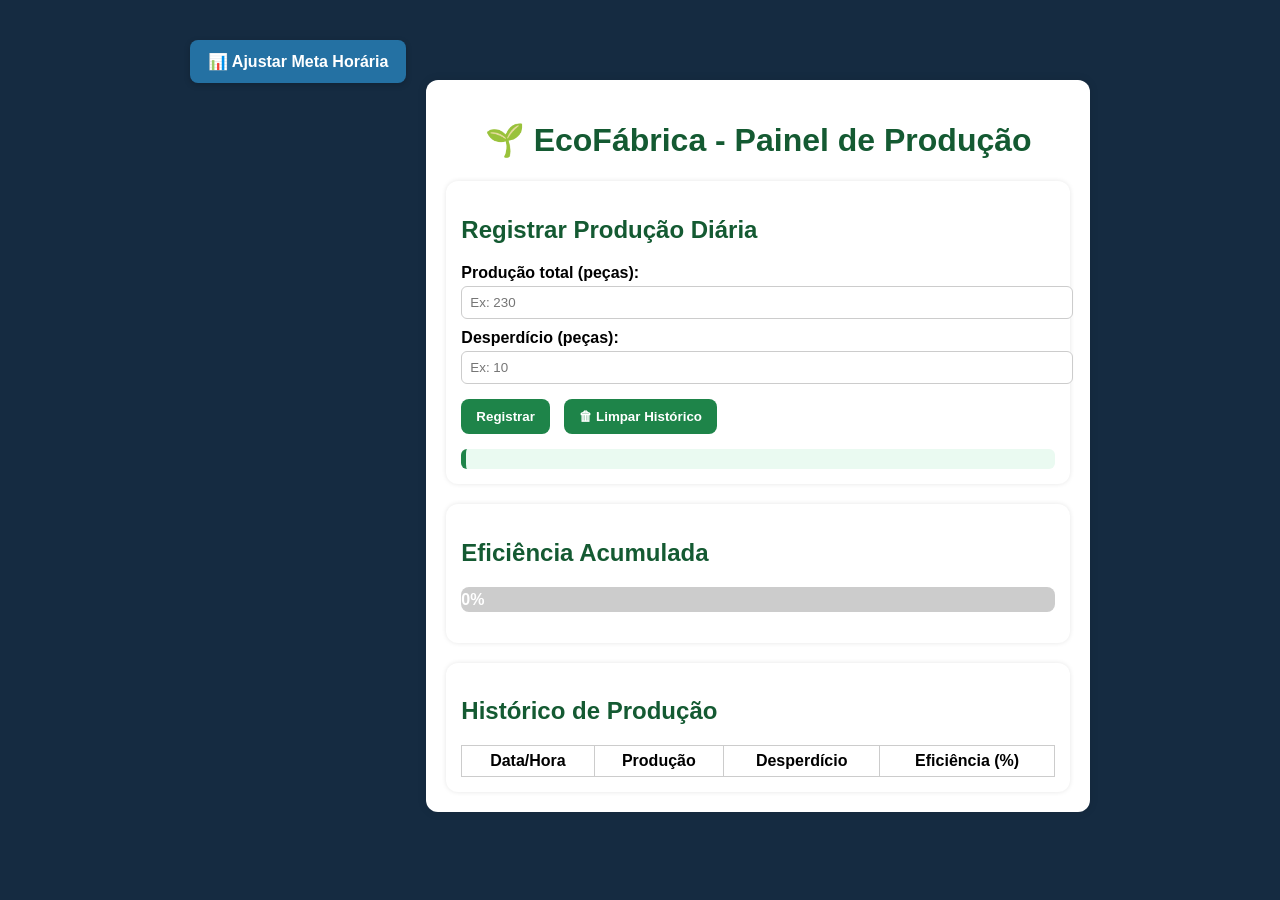
==== index.html @ 5db7d689 "Projeto SmarthFactory Este é um projeto de uma página destinada à gestores de manufatura, esta págin" ====
<!DOCTYPE html>
<html lang="pt-BR">
<head>
  <meta charset="UTF-8">
  <meta name="viewport" content="width=device-width, initial-scale=1.0">
  <title>EcoFábrica - Painel Principal</title>
  <link rel="stylesheet" href="style.css">
</head>
<body>

  <div class="painel-com-botao">
    <!-- Botão à esquerda do painel -->
    <a href="ajuste-meta.html" class="botao-lateral">📊 Ajustar Meta Horária</a>

    <!-- Div principal do EcoFábrica -->
    <div class="container">
      <h1>🌱 EcoFábrica - Painel de Produção</h1>

      <section class="card">
        <h2>Registrar Produção Diária</h2>
        <label for="producao">Produção total (peças):</label>
        <input type="number" id="producao" placeholder="Ex: 230">

        <label for="desperdicio">Desperdício (peças):</label>
        <input type="number" id="desperdicio" placeholder="Ex: 10">

        <button id="btnRegistrar">Registrar</button>
        <button id="btnLimpar">🗑 Limpar Histórico</button>

        <div id="resultado" class="result"></div>
      </section>

      <section class="card">
        <h2>Eficiência Acumulada</h2>
        <div class="barra-container">
          <div id="barraProgresso" class="barra">0%</div>
        </div>
        <p id="estatisticas"></p>
      </section>

      <section class="card">
        <h2>Histórico de Produção</h2>
        <table id="tabelaRegistros">
          <thead>
            <tr>
              <th>Data/Hora</th>
              <th>Produção</th>
              <th>Desperdício</th>
              <th>Eficiência (%)</th>
            </tr>
          </thead>
          <tbody></tbody>
        </table>
      </section>
    </div>
  </div>

  <script src="script.js"></script>
</body>
</html>
---- style.css ----
body {
  font-family: Arial, sans-serif;
  background: #f4f6f7;
  margin: 0;
  padding: 0;
  background-color: #152b41;
}

.container {
  max-width: 700px;
  margin: 40px auto;
  background: white;
  padding: 20px;
  border-radius: 12px;
  box-shadow: 0 0 10px rgba(0,0,0,0.1);
}

h1, h2 { color: #145a32; }
h1 { text-align: center; }

label { display: block; margin-top: 10px; font-weight: bold; }
input { width: 100%; padding: 8px; margin-top: 4px; border: 1px solid #ccc; border-radius: 6px; }

button {
  margin-top: 15px; margin-right: 10px;
  background-color: #1e8449; color: white;
  border: none; padding: 10px 15px;
  border-radius: 8px; font-weight: bold; cursor: pointer;
}
button:hover { background-color: #27ae60; }

.botao-secundario {
  display: inline-block; background-color: #2471a3;
  color: white; text-decoration: none;
  padding: 10px 15px; border-radius: 8px;
  margin-bottom: 20px; font-weight: bold; transition: 0.3s;
}
.botao-secundario:hover { background-color: #2980b9; }

.card {
  background: #fff; border-radius: 12px;
  padding: 15px; margin-top: 20px;
  box-shadow: 0 0 5px rgba(0,0,0,0.1);
}

.result {
  margin-top: 15px; background: #eafaf1;
  padding: 10px; border-radius: 6px;
  border-left: 5px solid #1e8449; color: #145a32;
  font-size: 16px;
}

table { width: 100%; border-collapse: collapse; margin-top: 10px; }
table, th, td { border: 1px solid #ccc; }
th, td { padding: 6px; text-align: center; }

.barra-container {
  width: 100%; background: #ccc;
  border-radius: 8px; overflow: hidden; margin-top: 10px;
  height: 25px;
}
.barra {
  height: 100%; width: 0%; background: #1e8449;
  text-align: center; color: white; line-height: 25px; font-weight: bold;
}

/* Botão externo à esquerda */
.botao-externo {
  position: fixed;   /* Fica sempre visível ao rolar a página */
  left: 20px;
  top: 20px;
  background-color: #2471a3;
  color: white;
  text-decoration: none;
  padding: 12px 18px;
  border-radius: 8px;
  font-weight: bold;
  box-shadow: 0 2px 6px rgba(0,0,0,0.2);
  transition: 0.3s;
  z-index: 1000;
}

.botao-externo:hover {
  background-color: #2980b9;
}


/* Flex container que envolve botão + painel */
.painel-com-botao {
  display: flex;
  align-items: flex-start; /* Alinha topo da div com botão */
  gap: 20px; /* Espaçamento entre botão e painel */
  justify-content: flex-start;
  margin: 40px auto;
  max-width: 900px; /* Largura total do conjunto */
}

/* Container principal com painel e gráfico lado a lado */
.painel-com-grafico {
  display: flex;
  align-items: flex-start; /* Alinha topo da div com gráfico */
  gap: 20px; /* Espaço entre painel e gráfico */
  justify-content: flex-start;
  max-width: 1100px;
  margin: 40px auto;
}

/* Flex container que envolve botão + painel */
.painel-com-botao {
  display: flex;
  align-items: flex-start; /* Alinha topo da div com botão */
  gap: 20px; /* Espaçamento entre botão e painel */
  justify-content: flex-start;
  margin: 40px auto;
  max-width: 900px; /* Largura total do conjunto */
}

/* Botão lateral */
.botao-lateral {
  display: inline-block;
  background-color: #2471a3;
  color: white;
  text-decoration: none;
  padding: 12px 18px;
  border-radius: 8px;
  font-weight: bold;
  box-shadow: 0 2px 6px rgba(0,0,0,0.2);
  transition: 0.3s;
  align-self: flex-start; /* Garante alinhamento com topo da div */
}

.botao-lateral:hover {
  background-color: #2980b9;
}

/* Ajuste da div container para flexbox */
.container {
  flex: 1; /* Preenche o espaço restante */
}
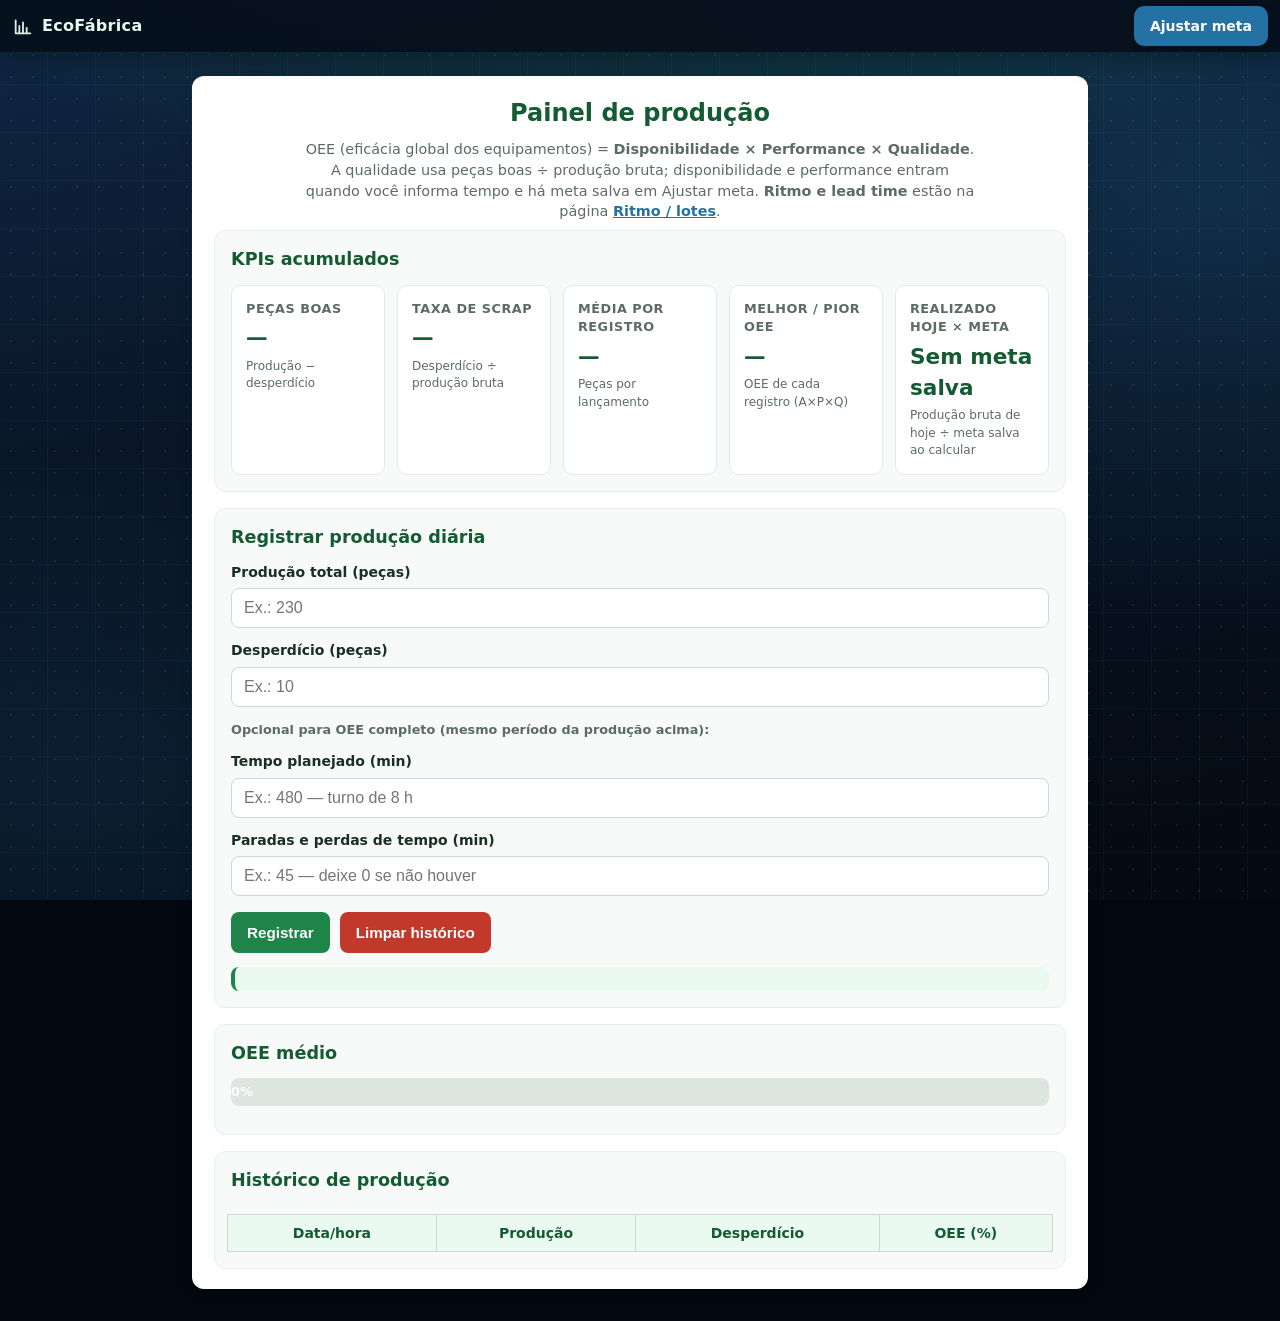
==== commit 2cacf398: "Adicionando melhorias no layout, adicionando KPI de throughput e responsividade na página" ====
--- a/index.html
+++ b/index.html
@@ -8,53 +8,111 @@
 </head>
 <body>
 
+  <header class="top-bar">
+    <div class="top-bar__inner">
+      <span class="top-bar__brand">
+        <svg class="top-bar__brand-icon" xmlns="http://www.w3.org/2000/svg" width="22" height="22" viewBox="0 0 24 24" fill="none" stroke="currentColor" stroke-width="2" stroke-linecap="round" stroke-linejoin="round" aria-hidden="true" focusable="false">
+          <path d="M4 20V6M4 20h16"/>
+          <path d="M8 20V12"/>
+          <path d="M12 20V8"/>
+          <path d="M16 20v-6"/>
+        </svg>
+        EcoFábrica
+      </span>
+      <a href="ajuste-meta.html" class="top-bar__meta" title="Ajustar meta horária">Ajustar meta</a>
+    </div>
+  </header>
+
   <div class="painel-com-botao">
-    <!-- Botão à esquerda do painel -->
-    <a href="ajuste-meta.html" class="botao-lateral">📊 Ajustar Meta Horária</a>
+    <div class="container">
+      <h1 class="page-title">Painel de produção</h1>
+      <p class="page-lead">
+        OEE (eficácia global dos equipamentos) = <strong>Disponibilidade × Performance × Qualidade</strong>.
+        A qualidade usa peças boas ÷ produção bruta; disponibilidade e performance entram quando você informa tempo e há meta salva em Ajustar meta.
+        <strong>Ritmo e lead time</strong> estão na página <a href="throughput.html">Ritmo / lotes</a>.
+      </p>
 
-    <!-- Div principal do EcoFábrica -->
-    <div class="container">
-      <h1>🌱 EcoFábrica - Painel de Produção</h1>
-
-      <section class="card">
-        <h2>Registrar Produção Diária</h2>
-        <label for="producao">Produção total (peças):</label>
-        <input type="number" id="producao" placeholder="Ex: 230">
-
-        <label for="desperdicio">Desperdício (peças):</label>
-        <input type="number" id="desperdicio" placeholder="Ex: 10">
-
-        <button id="btnRegistrar">Registrar</button>
-        <button id="btnLimpar">🗑 Limpar Histórico</button>
-
-        <div id="resultado" class="result"></div>
+      <section class="card kpi-grid" aria-label="Indicadores">
+        <h2 class="kpi-grid__heading">KPIs acumulados</h2>
+        <div class="kpi-cards">
+          <article class="kpi-card">
+            <span class="kpi-card__label">Peças boas</span>
+            <strong id="kpiPecasBoas" class="kpi-card__value">—</strong>
+            <span class="kpi-card__hint">Produção − desperdício</span>
+          </article>
+          <article class="kpi-card">
+            <span class="kpi-card__label">Taxa de scrap</span>
+            <strong id="kpiScrap" class="kpi-card__value">—</strong>
+            <span class="kpi-card__hint">Desperdício ÷ produção bruta</span>
+          </article>
+          <article class="kpi-card">
+            <span class="kpi-card__label">Média por registro</span>
+            <strong id="kpiMediaRegistro" class="kpi-card__value">—</strong>
+            <span class="kpi-card__hint">Peças por lançamento</span>
+          </article>
+          <article class="kpi-card">
+            <span class="kpi-card__label">Melhor / pior OEE</span>
+            <strong id="kpiMinMax" class="kpi-card__value">—</strong>
+            <span class="kpi-card__hint">OEE de cada registro (A×P×Q)</span>
+          </article>
+          <article class="kpi-card">
+            <span class="kpi-card__label">Realizado hoje × meta</span>
+            <strong id="kpiMetaVs" class="kpi-card__value">—</strong>
+            <span class="kpi-card__hint">Produção bruta de hoje ÷ meta salva ao calcular</span>
+          </article>
+        </div>
       </section>
 
       <section class="card">
-        <h2>Eficiência Acumulada</h2>
+        <h2>Registrar produção diária</h2>
+        <label for="producao">Produção total (peças)</label>
+        <input type="number" id="producao" min="1" step="1" inputmode="numeric" placeholder="Ex.: 230" required>
+
+        <label for="desperdicio">Desperdício (peças)</label>
+        <input type="number" id="desperdicio" min="0" step="1" inputmode="numeric" placeholder="Ex.: 10" required>
+
+        <p class="form-hint">Opcional para OEE completo (mesmo período da produção acima):</p>
+        <label for="tempoPlanej">Tempo planejado (min)</label>
+        <input type="number" id="tempoPlanej" min="0" step="1" inputmode="numeric" placeholder="Ex.: 480 — turno de 8 h">
+
+        <label for="paradas">Paradas e perdas de tempo (min)</label>
+        <input type="number" id="paradas" min="0" step="1" inputmode="numeric" placeholder="Ex.: 45 — deixe 0 se não houver">
+
+        <div class="actions">
+          <button type="button" id="btnRegistrar">Registrar</button>
+          <button type="button" id="btnLimpar" class="btn-danger">Limpar histórico</button>
+        </div>
+
+        <div id="resultado" class="result" role="status" aria-live="polite"></div>
+      </section>
+
+      <section class="card">
+        <h2>OEE médio</h2>
         <div class="barra-container">
           <div id="barraProgresso" class="barra">0%</div>
         </div>
-        <p id="estatisticas"></p>
+        <p id="estatisticas" class="estatisticas-texto"></p>
       </section>
 
-      <section class="card">
-        <h2>Histórico de Produção</h2>
-        <table id="tabelaRegistros">
-          <thead>
-            <tr>
-              <th>Data/Hora</th>
-              <th>Produção</th>
-              <th>Desperdício</th>
-              <th>Eficiência (%)</th>
-            </tr>
-          </thead>
-          <tbody></tbody>
-        </table>
+      <section class="card card--table">
+        <h2>Histórico de produção</h2>
+        <div class="table-wrap">
+          <table id="tabelaRegistros">
+            <thead>
+              <tr>
+                <th>Data/hora</th>
+                <th>Produção</th>
+                <th>Desperdício</th>
+                <th>OEE (%)</th>
+              </tr>
+            </thead>
+            <tbody></tbody>
+          </table>
+        </div>
       </section>
     </div>
   </div>
 
   <script src="script.js"></script>
 </body>
-</html>+</html>
--- a/style.css
+++ b/style.css
@@ -1,139 +1,461 @@
+/* Mobile first */
+*,
+*::before,
+*::after {
+  box-sizing: border-box;
+}
+
+:root {
+  --bg-page: #0a1628;
+  --bg-card: #ffffff;
+  --text: #1a2f23;
+  --muted: #5c6c63;
+  --primary: #1e8449;
+  --primary-hover: #27ae60;
+  --accent: #2471a3;
+  --accent-hover: #2980b9;
+  --danger: #c0392b;
+  --danger-hover: #e74c3c;
+  --radius: 12px;
+  --shadow: 0 4px 14px rgba(0, 0, 0, 0.08);
+  --header-h: 52px;
+}
+
+html {
+  -webkit-text-size-adjust: 100%;
+}
+
 body {
-  font-family: Arial, sans-serif;
-  background: #f4f6f7;
+  font-family: system-ui, -apple-system, "Segoe UI", Roboto, Arial, sans-serif;
   margin: 0;
   padding: 0;
-  background-color: #152b41;
-}
-
-.container {
-  max-width: 700px;
-  margin: 40px auto;
-  background: white;
-  padding: 20px;
-  border-radius: 12px;
-  box-shadow: 0 0 10px rgba(0,0,0,0.1);
-}
-
-h1, h2 { color: #145a32; }
-h1 { text-align: center; }
-
-label { display: block; margin-top: 10px; font-weight: bold; }
-input { width: 100%; padding: 8px; margin-top: 4px; border: 1px solid #ccc; border-radius: 6px; }
-
-button {
-  margin-top: 15px; margin-right: 10px;
-  background-color: #1e8449; color: white;
-  border: none; padding: 10px 15px;
-  border-radius: 8px; font-weight: bold; cursor: pointer;
-}
-button:hover { background-color: #27ae60; }
-
-.botao-secundario {
-  display: inline-block; background-color: #2471a3;
-  color: white; text-decoration: none;
-  padding: 10px 15px; border-radius: 8px;
-  margin-bottom: 20px; font-weight: bold; transition: 0.3s;
-}
-.botao-secundario:hover { background-color: #2980b9; }
-
-.card {
-  background: #fff; border-radius: 12px;
-  padding: 15px; margin-top: 20px;
-  box-shadow: 0 0 5px rgba(0,0,0,0.1);
-}
-
-.result {
-  margin-top: 15px; background: #eafaf1;
-  padding: 10px; border-radius: 6px;
-  border-left: 5px solid #1e8449; color: #145a32;
-  font-size: 16px;
-}
-
-table { width: 100%; border-collapse: collapse; margin-top: 10px; }
-table, th, td { border: 1px solid #ccc; }
-th, td { padding: 6px; text-align: center; }
-
-.barra-container {
-  width: 100%; background: #ccc;
-  border-radius: 8px; overflow: hidden; margin-top: 10px;
-  height: 25px;
-}
-.barra {
-  height: 100%; width: 0%; background: #1e8449;
-  text-align: center; color: white; line-height: 25px; font-weight: bold;
-}
-
-/* Botão externo à esquerda */
-.botao-externo {
-  position: fixed;   /* Fica sempre visível ao rolar a página */
-  left: 20px;
-  top: 20px;
-  background-color: #2471a3;
-  color: white;
+  padding-top: var(--header-h);
+  min-height: 100vh;
+  color: var(--text);
+  line-height: 1.45;
+  background-color: #030810;
+  /* Camadas: pontos → grade → glows → base (tom industrial / painel digital) */
+  background-image:
+    radial-gradient(circle, rgba(160, 230, 255, 0.09) 1px, transparent 1px),
+    repeating-linear-gradient(
+      0deg,
+      transparent,
+      transparent 47px,
+      rgba(56, 189, 248, 0.05) 47px,
+      rgba(56, 189, 248, 0.05) 48px
+    ),
+    repeating-linear-gradient(
+      90deg,
+      transparent,
+      transparent 47px,
+      rgba(56, 189, 248, 0.05) 47px,
+      rgba(56, 189, 248, 0.05) 48px
+    ),
+    radial-gradient(ellipse 115% 58% at 50% -8%, rgba(30, 132, 73, 0.28), transparent 52%),
+    radial-gradient(ellipse 52% 48% at 96% 22%, rgba(36, 113, 163, 0.26), transparent),
+    radial-gradient(ellipse 42% 38% at 6% 88%, rgba(36, 113, 163, 0.14), transparent),
+    linear-gradient(168deg, #0f2744 0%, var(--bg-page) 40%, #040a12 100%);
+  background-size:
+    22px 22px,
+    100% 100%,
+    100% 100%,
+    100% 100%,
+    100% 100%,
+    100% 100%,
+    100% 100%;
+  background-attachment: scroll;
+}
+
+@media (prefers-reduced-motion: no-preference) and (min-width: 768px) {
+  body {
+    background-attachment: fixed;
+  }
+}
+
+/* Cabeçalho + menu mobile */
+.top-bar {
+  position: fixed;
+  top: 0;
+  left: 0;
+  right: 0;
+  z-index: 1000;
+  background: rgba(6, 14, 26, 0.88);
+  border-bottom: 1px solid rgba(56, 189, 248, 0.12);
+  box-shadow: 0 4px 24px rgba(0, 0, 0, 0.35);
+  backdrop-filter: blur(12px);
+}
+
+.top-bar__inner {
+  display: flex;
+  align-items: center;
+  justify-content: space-between;
+  gap: 12px;
+  min-height: var(--header-h);
+  padding: 0 12px;
+}
+
+.top-bar__brand {
+  display: inline-flex;
+  align-items: center;
+  gap: 8px;
+  font-weight: 700;
+  color: #eafaf1;
+  letter-spacing: 0.02em;
+  min-width: 0;
+}
+
+.top-bar__brand-icon {
+  flex-shrink: 0;
+  opacity: 0.95;
+}
+
+.top-bar__meta {
+  flex-shrink: 0;
+  padding: 8px 12px;
+  border-radius: 10px;
+  background: var(--accent);
+  color: #fff;
   text-decoration: none;
-  padding: 12px 18px;
-  border-radius: 8px;
-  font-weight: bold;
-  box-shadow: 0 2px 6px rgba(0,0,0,0.2);
-  transition: 0.3s;
-  z-index: 1000;
-}
-
-.botao-externo:hover {
-  background-color: #2980b9;
-}
-
-
-/* Flex container que envolve botão + painel */
+  font-weight: 600;
+  font-size: 0.8125rem;
+  white-space: nowrap;
+  transition: background 0.2s;
+  box-shadow: 0 2px 8px rgba(0, 0, 0, 0.12);
+}
+
+.top-bar__meta:hover {
+  background: var(--accent-hover);
+  color: #fff;
+}
+
+.top-bar__actions {
+  display: flex;
+  align-items: center;
+  flex-wrap: wrap;
+  justify-content: flex-end;
+  gap: 8px;
+  flex-shrink: 0;
+}
+
+/* Painel + container */
 .painel-com-botao {
   display: flex;
-  align-items: flex-start; /* Alinha topo da div com botão */
-  gap: 20px; /* Espaçamento entre botão e painel */
-  justify-content: flex-start;
-  margin: 40px auto;
-  max-width: 900px; /* Largura total do conjunto */
-}
-
-/* Container principal com painel e gráfico lado a lado */
-.painel-com-grafico {
+  flex-direction: column;
+  align-items: stretch;
+  gap: 16px;
+  margin: 16px auto 32px;
+  padding: 0 12px;
+  max-width: 720px;
+}
+
+.container {
+  width: 100%;
+  background: var(--bg-card);
+  padding: 16px;
+  border-radius: var(--radius);
+  box-shadow: var(--shadow);
+}
+
+.page-title {
+  margin: 0 0 8px;
+  color: #145a32;
+  font-size: 1.35rem;
+  text-align: center;
+}
+
+.page-lead {
+  margin: 0 0 8px;
+  color: var(--muted);
+  font-size: 0.9rem;
+  text-align: center;
+  max-width: 42rem;
+  margin-left: auto;
+  margin-right: auto;
+}
+
+.page-lead a {
+  color: var(--accent);
+  font-weight: 600;
+}
+
+.form-hint {
+  margin: 14px 0 6px;
+  font-size: 0.8rem;
+  font-weight: 600;
+  color: var(--muted);
+}
+
+h2 {
+  margin: 0 0 12px;
+  color: #145a32;
+  font-size: 1.1rem;
+}
+
+label {
+  display: block;
+  margin-top: 12px;
+  font-weight: 600;
+  font-size: 0.875rem;
+}
+
+input {
+  width: 100%;
+  max-width: 100%;
+  padding: 10px 12px;
+  margin-top: 6px;
+  border: 1px solid #cfd8d3;
+  border-radius: 8px;
+  font-size: 1rem;
+}
+
+input:focus {
+  outline: 2px solid var(--primary);
+  outline-offset: 1px;
+}
+
+.actions {
   display: flex;
-  align-items: flex-start; /* Alinha topo da div com gráfico */
-  gap: 20px; /* Espaço entre painel e gráfico */
-  justify-content: flex-start;
-  max-width: 1100px;
-  margin: 40px auto;
-}
-
-/* Flex container que envolve botão + painel */
-.painel-com-botao {
+  flex-wrap: wrap;
+  gap: 10px;
+  margin-top: 16px;
+}
+
+button {
+  flex: 1 1 auto;
+  min-width: 140px;
+  margin: 0;
+  background-color: var(--primary);
+  color: #fff;
+  border: none;
+  padding: 12px 16px;
+  border-radius: 8px;
+  font-weight: 600;
+  font-size: 0.95rem;
+  cursor: pointer;
+  transition: background 0.2s;
+}
+
+button:hover {
+  background-color: var(--primary-hover);
+}
+
+.btn-danger {
+  background-color: var(--danger);
+}
+
+.btn-danger:hover {
+  background-color: var(--danger-hover);
+}
+
+.card {
+  background: #f8faf9;
+  border-radius: var(--radius);
+  padding: 16px;
+  margin-top: 16px;
+  border: 1px solid #e8eeea;
+}
+
+.card:first-of-type {
+  margin-top: 0;
+}
+
+.kpi-grid__heading {
+  margin-bottom: 12px;
+}
+
+.kpi-cards {
+  display: grid;
+  grid-template-columns: 1fr;
+  gap: 12px;
+}
+
+.kpi-card {
+  background: #fff;
+  border-radius: 10px;
+  padding: 14px;
+  border: 1px solid #e0ebe4;
   display: flex;
-  align-items: flex-start; /* Alinha topo da div com botão */
-  gap: 20px; /* Espaçamento entre botão e painel */
-  justify-content: flex-start;
-  margin: 40px auto;
-  max-width: 900px; /* Largura total do conjunto */
-}
-
-/* Botão lateral */
-.botao-lateral {
-  display: inline-block;
-  background-color: #2471a3;
-  color: white;
-  text-decoration: none;
-  padding: 12px 18px;
+  flex-direction: column;
+  gap: 4px;
+}
+
+.kpi-card__label {
+  font-size: 0.8rem;
+  font-weight: 600;
+  color: var(--muted);
+  text-transform: uppercase;
+  letter-spacing: 0.04em;
+}
+
+.kpi-card__value {
+  font-size: 1.35rem;
+  color: #145a32;
+}
+
+.kpi-card__hint {
+  font-size: 0.75rem;
+  color: var(--muted);
+}
+
+.result {
+  margin-top: 14px;
+  background: #eafaf1;
+  padding: 12px;
   border-radius: 8px;
-  font-weight: bold;
-  box-shadow: 0 2px 6px rgba(0,0,0,0.2);
-  transition: 0.3s;
-  align-self: flex-start; /* Garante alinhamento com topo da div */
-}
-
-.botao-lateral:hover {
-  background-color: #2980b9;
-}
-
-/* Ajuste da div container para flexbox */
-.container {
-  flex: 1; /* Preenche o espaço restante */
-}+  border-left: 4px solid var(--primary);
+  color: #145a32;
+  font-size: 0.95rem;
+}
+
+.result--erro {
+  background: #fdedec;
+  border-left-color: var(--danger);
+  color: #922b21;
+}
+
+.estatisticas-texto {
+  margin: 12px 0 0;
+  font-size: 0.9rem;
+  color: var(--text);
+}
+
+.estatisticas-texto a {
+  color: var(--accent);
+  font-weight: 600;
+}
+
+.table-wrap {
+  overflow-x: auto;
+  -webkit-overflow-scrolling: touch;
+  margin: 0 -4px;
+}
+
+table {
+  width: 100%;
+  min-width: 320px;
+  border-collapse: collapse;
+  margin-top: 8px;
+  font-size: 0.875rem;
+}
+
+table,
+th,
+td {
+  border: 1px solid #cfd8d3;
+}
+
+th,
+td {
+  padding: 8px 6px;
+  text-align: center;
+}
+
+th {
+  background: #eafaf1;
+  color: #145a32;
+  font-weight: 600;
+}
+
+.barra-container {
+  width: 100%;
+  background: #dde5df;
+  border-radius: 8px;
+  overflow: hidden;
+  margin-top: 8px;
+  height: 28px;
+}
+
+.barra {
+  height: 100%;
+  width: 0%;
+  min-width: 0;
+  max-width: 100%;
+  background: var(--primary);
+  text-align: center;
+  color: #fff;
+  line-height: 28px;
+  font-weight: 700;
+  font-size: 0.8rem;
+  transition: width 0.35s ease;
+}
+
+.chart-explain {
+  margin: 0 0 10px;
+  font-size: 0.85rem;
+  color: var(--muted);
+  line-height: 1.45;
+}
+
+.chart-explain__gain {
+  color: #1e8449;
+  font-weight: 600;
+}
+
+.chart-explain__loss {
+  color: #c0392b;
+  font-weight: 600;
+}
+
+.chart-msg {
+  margin: 0 0 12px;
+  font-size: 0.875rem;
+  color: var(--muted);
+}
+
+.grafico-wrap-index {
+  position: relative;
+  width: 100%;
+  min-height: 160px;
+  border-radius: 10px;
+  overflow: hidden;
+  background: rgba(255, 255, 255, 0.5);
+  border: 1px solid #e0ebe4;
+}
+
+.grafico-wrap-index canvas {
+  display: block;
+  width: 100% !important;
+  height: 100% !important;
+}
+
+/* Tablet+ */
+@media (min-width: 600px) {
+  .kpi-cards {
+    grid-template-columns: repeat(2, 1fr);
+  }
+
+  .page-title {
+    font-size: 1.5rem;
+  }
+
+  .container {
+    padding: 20px 22px;
+  }
+}
+
+@media (min-width: 768px) {
+  .top-bar__meta {
+    padding: 10px 16px;
+    font-size: 0.875rem;
+  }
+
+  body {
+    padding-top: var(--header-h);
+  }
+
+  .painel-com-botao {
+    max-width: 920px;
+    margin-top: 24px;
+  }
+
+  button {
+    flex: 0 1 auto;
+    min-width: unset;
+  }
+}
+
+@media (min-width: 900px) {
+  .kpi-cards {
+    grid-template-columns: repeat(auto-fit, minmax(148px, 1fr));
+  }
+}
